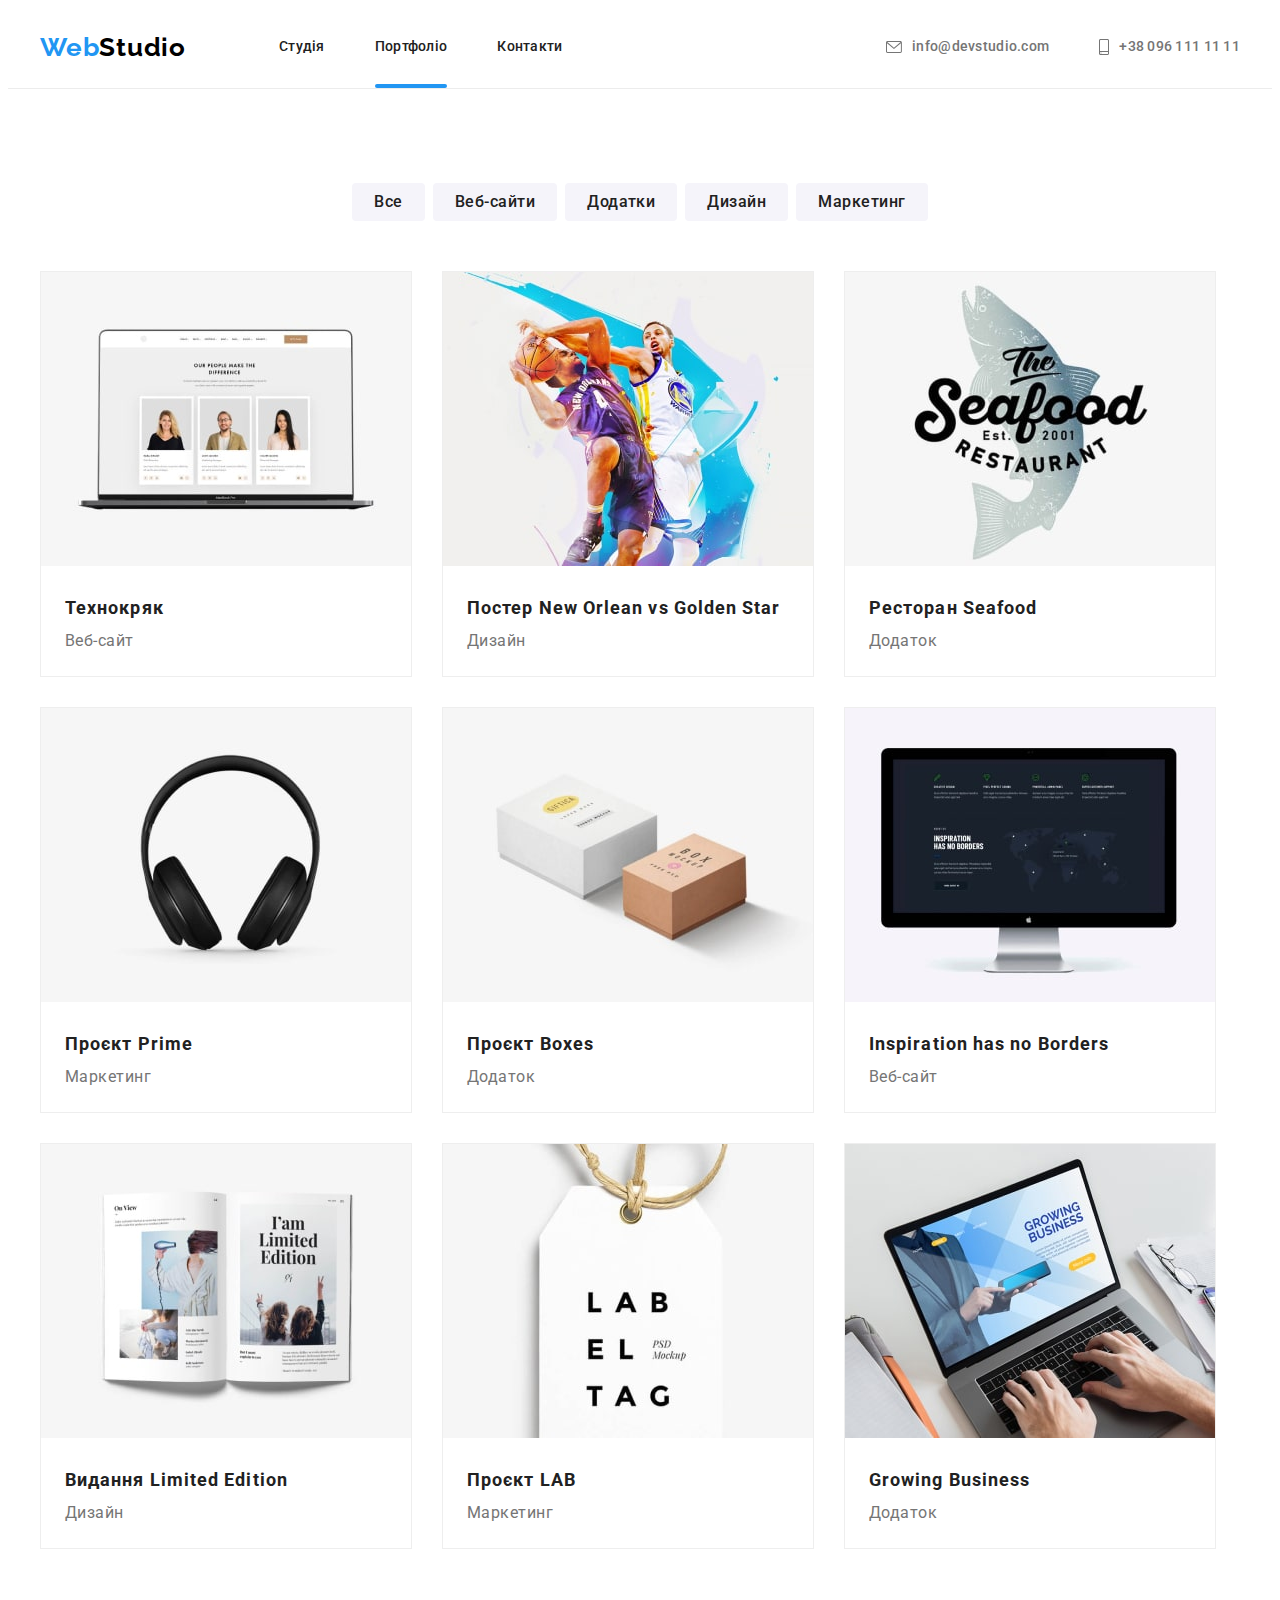
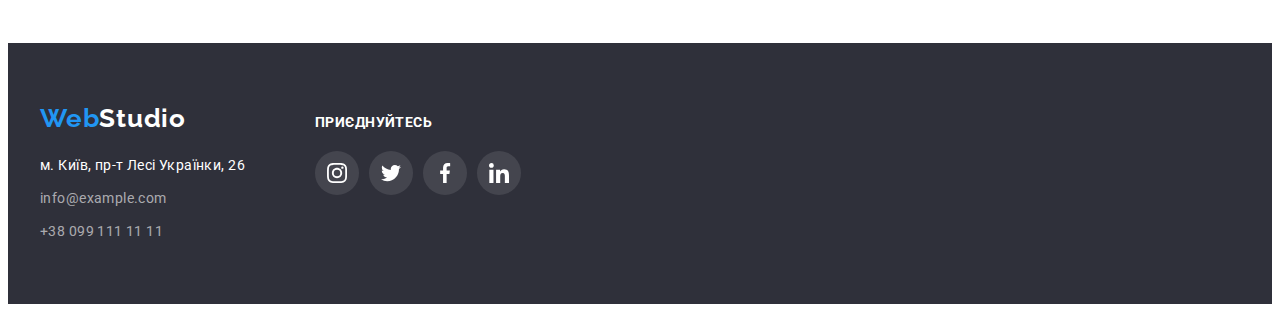
==== portfolio.html @ 1a1c9222 "ДЗ №6 модалка" ====
<!DOCTYPE html>
<html lang="en">

<head>
    <meta charset="UTF-8">
    <meta http-equiv="X-UA-Compatible" content="IE=edge">
    <meta name="viewport" content="width=device-width, initial-scale=1.0">
    <title>WebStudio</title>
    <link rel="preconnect" href="https://fonts.googleapis.com">
    <link rel="preconnect" href="https://fonts.gstatic.com" crossorigin>
    <link rel="preconnect" href="https://fonts.googleapis.com">
    <link rel="preconnect" href="https://fonts.gstatic.com" crossorigin>
<link rel="preconnect" href="https://fonts.googleapis.com">
<link rel="preconnect" href="https://fonts.gstatic.com" crossorigin>
<link href="https://fonts.googleapis.com/css2?family=Raleway:wght@700&family=Roboto:wght@400;500;700;900&display=swap"
    rel="stylesheet">
<link rel="stylesheet" href="https://cdnjs.cloudflare.com/ajax/libs/modern-normalize/1.1.0/modern-normalize.min.css"
    integrity="sha512-wpPYUAdjBVSE4KJnH1VR1HeZfpl1ub8YT/NKx4PuQ5NmX2tKuGu6U/JRp5y+Y8XG2tV+wKQpNHVUX03MfMFn9Q=="
    crossorigin="anonymous" referrerpolicy="no-referrer" />
    <link href="./css/styles.css" rel="stylesheet">
</head>

<body>
    <!-- Шапка сайта -->
    <header>
        <div class="container header">
            <nav class="header-nav">
                <a href="./index.html" class="header-logo link"><span class="accent-logo">Web</span>Studio</a>
                <ul class="header-list list">
                    <li class="header-item">
                        <a href="./index.html" class="header-link link">Студія</a>
                    </li>
                    <li class="header-item">
                        <a href="./portfolio.html" class="header-link link underline">Портфоліо</a>
                    </li>
                    <li class="header-item">
                        <a href="#contact" class="header-link link">Контакти</a>
                    </li>
                </ul>
            </nav>
    
            <ul class="header-contact list">
                <li class="header-item">
                    <a href="mailto:info@devstudio.com" class="header-cont-link link">
                        <svg class="header-icon" width="16" height="12">
                            <use href="./images/icons.svg#icon-email"></use>
                        </svg>
                        info@devstudio.com</a>
                </li>
                <li class="header-item">
                    <a href="tel:+380961111111" class="header-cont-link link">
                        <svg class="header-icon" width="10" height="16">
                            <use href="./images/icons.svg#icon-phone"></use>
                        </svg>
                        +38 096 111 11 11</a>
                </li>
            </ul>
        </div>
    
    </header>
    <main>
        <h1 class="visually-hidden">Портфоліо</h1>

    <!-- Проекты -->
        <section class="portfolio">
            <div class="container">
                <ul class="progect-list list">
        <!-- Кнопки фильтра -->
                    <li class="filter">
                        <h2 class="visually-hidden">Фільтер</h2>
                        <ul class="filter-list list">
                            <li class="filter-item">
                                <button type="button" class="filter-btn">Все</button>
                            </li>
                            <li class="filter-item">
                                <button type="button" class="filter-btn">Веб-сайти</button>
                            </li>
                            <li class="filter-item">
                                <button type="button" class="filter-btn">Додатки</button>
                            </li>
                            <li class="filter-item">
                                <button type="button" class="filter-btn">Дизайн</button>
                            </li>
                            <li class="filter-item">
                                <button type="button" class="filter-btn">Маркетинг</button>
                            </li>
                        </ul>
                    </li>
                
        <!-- Галерея -->
                    <li class="gallery">
                        <ul class="gallery-list list">

                            <li class="gallery-item">
                                <a href="" class="link">
                                    <div class="gallery-overlay">
                                        <img src="./images/port-1-min.jpg" alt="Картинка">
                                        <div class="gallery-overlay-dascription">
                                            <p class="description">
                                                Ресурс пропонує комплексні пропозиції з різним рівнем функціоналу та сервісів. Все це дозволить відвідувачу отримати
                                                вичерпні відомості про компанію чи приватну особу.
                                            </p>
                                        </div>
                                    </div>
                                    
                                    <div class="container-gallery-item">
                                        <h3 class="gallery-item-title">Технокряк</h3>
                                        <p class="gallery-item-text">Веб-сайт</p>
                                    </div> 
                                    
                                </a>
                                
                            </li>

                            <li class="gallery-item">
                                <a href="" class="link">
                                    <div class="gallery-overlay">
                                        <img src="./images/port-2-min.jpg" alt="Картинка">
                                        <div class="gallery-overlay-dascription">
                                            <p class="description">
                                                Ресурс пропонує комплексні пропозиції з різним рівнем функціоналу та сервісів. Все це дозволить відвідувачу
                                                отримати
                                                вичерпні відомості про компанію чи приватну особу.
                                            </p>
                                        </div>
                                    </div>
                                    <!-- <img src="./images/port-2-min.jpg" alt="Картинка"> -->
                                   <div class="container-gallery-item">
                                        <h3 class="gallery-item-title">Постер New Orlean vs Golden Star</h3>
                                        <p class="gallery-item-text">Дизайн</p>
                                   </div>  
                                </a>
                            </li>

                            <li class="gallery-item">
                                <a href="" class="link">
                                    <div class="gallery-overlay">
                                    <img src="./images/port-3-min.jpg" alt="Картинка">
                                        <div class="gallery-overlay-dascription">
                                            <p class="description">
                                                Ресурс пропонує комплексні пропозиції з різним рівнем функціоналу та сервісів. Все це дозволить відвідувачу
                                                отримати
                                                вичерпні відомості про компанію чи приватну особу.
                                            </p>
                                        </div>
                                    </div>
                                    <!-- <img src="./images/port-3-min.jpg" alt="Картинка"> -->
                                    <div class="container-gallery-item">
                                        <h3 class="gallery-item-title">Ресторан Seafood</h3>
                                        <p class="gallery-item-text">Додаток</p>
                                    </div> 
                                    
                                </a>
                            </li>

                            <li class="gallery-item">
                                <a href="" class="link">
                                    <div class="gallery-overlay">
                                        <img src="./images/port-4-min.jpg" alt="Картинка">
                                        <div class="gallery-overlay-dascription">
                                            <p class="description">
                                                Ресурс пропонує комплексні пропозиції з різним рівнем функціоналу та сервісів. Все це дозволить відвідувачу
                                                отримати
                                                вичерпні відомості про компанію чи приватну особу.
                                            </p>
                                        </div>
                                    </div>
                                    <!-- <img src="./images/port-4-min.jpg" alt="Картинка"> -->
                                    <div class="container-gallery-item">
                                        <h3 class="gallery-item-title">Проєкт Prime</h3>
                                        <p class="gallery-item-text">Маркетинг</p>
                                    </div> 
                                    
                                </a>
                            </li>

                            <li class="gallery-item">
                                <a href="" class="link">
                                    <div class="gallery-overlay">
                                        <img src="./images/port-5-min.jpg" alt="Картинка">
                                        <div class="gallery-overlay-dascription">
                                            <p class="description">
                                                Ресурс пропонує комплексні пропозиції з різним рівнем функціоналу та сервісів. Все це дозволить відвідувачу
                                                отримати
                                                вичерпні відомості про компанію чи приватну особу.
                                            </p>
                                        </div>
                                    </div>
                                    <!-- <img src="./images/port-5-min.jpg" alt="Картинка"> -->
                                    <div class="container-gallery-item">
                                        <h3 class="gallery-item-title">Проєкт Boxes</h3>
                                        <p class="gallery-item-text">Додаток</p>
                                    </div> 
                                    
                                </a>
                            </li>

                            <li class="gallery-item">
                                <a href="" class="link">
                                    <div class="gallery-overlay">
                                        <img src="./images/port-6-min.jpg" alt="Картинка">
                                        <div class="gallery-overlay-dascription">
                                            <p class="description">
                                                Ресурс пропонує комплексні пропозиції з різним рівнем функціоналу та сервісів. Все це дозволить відвідувачу
                                                отримати
                                                вичерпні відомості про компанію чи приватну особу.
                                            </p>
                                        </div>
                                    </div>
                                    <!-- <img src="./images/port-6-min.jpg" alt="Картинка"> -->
                                    <div class="container-gallery-item">
                                        <h3 class="gallery-item-title">Inspiration has no Borders</h3>
                                        <p class="gallery-item-text">Веб-сайт</p>
                                    </div> 
                                    
                                </a>
                            </li>

                            <li class="gallery-item">
                                <a href="" class="link">
                                    <div class="gallery-overlay">
                                        <img src="./images/port-7-min.jpg" alt="Картинка">
                                        <div class="gallery-overlay-dascription">
                                            <p class="description">
                                                Ресурс пропонує комплексні пропозиції з різним рівнем функціоналу та сервісів. Все це дозволить відвідувачу
                                                отримати
                                                вичерпні відомості про компанію чи приватну особу.
                                            </p>
                                        </div>
                                    </div>
                                    <!-- <img src="./images/port-7-min.jpg" alt="Картинка"> -->
                                    <div class="container-gallery-item">
                                        <h3 class="gallery-item-title">Видання Limited Edition</h3>
                                        <p class="gallery-item-text">Дизайн</p>
                                    </div> 
                                    
                                </a>
                            </li>

                            <li class="gallery-item">
                                <a href="" class="link">
                                    <div class="gallery-overlay">
                                        <img src="./images/port-8-min.jpg" alt="Картинка">
                                        <div class="gallery-overlay-dascription">
                                            <p class="description">
                                                Ресурс пропонує комплексні пропозиції з різним рівнем функціоналу та сервісів. Все це дозволить відвідувачу
                                                отримати
                                                вичерпні відомості про компанію чи приватну особу.
                                            </p>
                                        </div>
                                    </div>
                                    <!-- <img src="./images/port-8-min.jpg" alt="Картинка"> -->
                                    <div class="container-gallery-item">
                                        <h3 class="gallery-item-title">Проєкт LAB</h3>
                                        <p class="gallery-item-text">Маркетинг</p>
                                    </div> 
                                    
                                </a>
                            </li>

                            <li class="gallery-item">
                                <a href="" class="link">
                                    <div class="gallery-overlay">
                                        <img src="./images/port-9-min.jpg" alt="Картинка">
                                        <div class="gallery-overlay-dascription">
                                            <p class="description">
                                                Ресурс пропонує комплексні пропозиції з різним рівнем функціоналу та сервісів. Все це дозволить відвідувачу
                                                отримати
                                                вичерпні відомості про компанію чи приватну особу.
                                            </p>
                                        </div>
                                    </div>
                                    <!-- <img src="./images/port-9-min.jpg" alt="Картинка"> -->
                                    <div class="container-gallery-item">
                                        <h3 class="gallery-item-title">Growing Business</h3>
                                        <p class="gallery-item-text">Додаток</p>
                                    </div> 
                                    
                                </a>
                            </li>

                        </ul>
                
                    </li>
                </ul>
            </div>
            
        </section>
    </main>

    <!-- футер -->
    <footer class="footer">
        <div class="container">
            <div class="footer-container-element">
                <a href="" class="footer-logo link"><span class="accent-logo">Web</span>Studio</a>
                <address id="contact" class="footer-contact">
                    <p class="footer-text">м. Київ, пр-т Лесі Українки, 26</p>
                    <a href="mailto:info@example.com" class="footer-link link email">info@example.com</a><br>
                    <a href="tel:+380991111111" class="footer-link link">+38 099 111 11 11</a>
                </address>
            </div>
    
            <div class="footer-container-element">
                <div class="footer-soc-container">
                    <h2 class="footer-soc-title">приєднуйтесь</h2>
                    <ui class="footer-soc-list list">
                        <li class="footer-soc-item">
                            <a href="" class="footer-soc-link link">
                                <svg class="footer-soc-icon" width="20" height="20">
                                    <use href="./images/icons.svg#icon-instagram"></use>
                                </svg>
                            </a>
                        </li>
                        <li class="footer-soc-item">
                            <a href="" class="footer-soc-link link">
                                <svg class="footer-soc-icon" width="20" height="20">
                                    <use href="./images/icons.svg#icon-twitter"></use>
                                </svg>
                            </a>
                        </li>
                        <li class="footer-soc-item">
                            <a href="" class="footer-soc-link link">
                                <svg class="footer-soc-icon" width="20" height="20">
                                    <use href="./images/icons.svg#icon-facebook"></use>
                                </svg>
                            </a>
                        </li>
                        <li class="footer-soc-item">
                            <a href="" class="footer-soc-link link">
                                <svg class="footer-soc-icon" width="20" height="20">
                                    <use href="./images/icons.svg#icon-linkedin"></use>
                                </svg>
                            </a>
                        </li>
                    </ui>
                </div>
            </div>
    
    
        </div>
    
    </footer>

</body>

</html>
---- css/styles.css ----
:root {
    --main-title-color:#212121;
    --main-text-color: #757575;
    --main-accent-color: #ffffff;
    --main-focus-color: #2196F3;
    --main-foun-color: #000000;
    --main-icon-color: #AFB1B8;

}

body {
    font-family: Roboto, sans-serif;
}
.list {
    list-style-type: none;
}
.link{
    text-decoration: none;
}

h1,
h2,
h3,
h4,
h5,
h6,
p,
ul {
    margin: 0;
    padding: 0;
}

.container {
    /* outline: 2px solid tomato; */
    
    width: 1200px;
    padding-left: 15px;
    padding-right: 15px;
    margin-left: auto;
    margin-right: auto;
/* 
    display: flex; */
}


/* -----------------HEADER----------------- */

.header {
    padding-top: 24px;
    padding-bottom: 25px;
    display: flex;
    justify-content: space-between;
}
.header-nav {
    display: flex;
    align-items: center;
}

.header-logo {
    font-family: 'Raleway', sans-serif;
    font-weight: 700;
    font-size: 26px;
    line-height: 1.19;
    letter-spacing: 0.03em;
    color: var(--main-foun-color);
    margin-right: 93px;
}

.header-list,
 .header-contact {
    display: flex;
    align-items: center;
    gap: 50px;
}


.header-link {
    color: var(--main-title-color);

    transition: color 250ms cubic-bezier(0.4, 0, 0.2, 1);
}
.header-link.underline::after {
    content: '';
    position: absolute;
    left: 0;
    bottom: -33px;

    display: block;
    
    width: 100%;
    height: 4px;
    

    background-color: #2196F3;
    border-radius: 2px;

    /* position: absolute;
    bottom: 0;
    left: 0; */

}

.header-cont-link {
    display: flex;
    gap: 10px;
    align-items: center;
    color: var(--main-text-color);

    transition: color 250ms cubic-bezier(0.4, 0, 0.2, 1);

    
}

.accent-logo {
    color: var(--main-focus-color);
}
.header-icon{
    fill: var(--main-text-color);
}

.header-cont-link:hover,
.header-link:hover,
.header-cont-link:focus,
.header-link:focus {
    color: var(--main-focus-color);

}

.header-cont-link:hover .header-icon,
.header-cont-link:focus .header-icon{
    fill: var(--main-focus-color);
}


.header-item {
    position: relative;
    font-style: normal;
    font-weight: 500;
    font-size: 14px;
    line-height: 1.14;
    letter-spacing: 0.02em;
}
.header-email-icon {
    align-items: center;
}



/* .header-link::after {
    content: '';

    position: absolute;
    bottom: 0;
    left: 0;

    display: block;
    width: 100%;
    height: 4px;

    background-color: var(--main-focus-color);
} */


/* -----------------HERO----------------- */

.hero.container{
    margin-left: auto;
    margin-right: auto;
    
}

.hero .container{
    text-align: center;
    padding-top: 200px;
    padding-bottom: 200px;
}

.overlay-hero {
    /* background: #2F303A; */
    max-width: 1600px;
    height: 600px;
    margin-left: auto;
    margin-right: auto;

    background-image: 
    linear-gradient(
        to right, 
        rgba(47, 48, 58, 0.4), 
        rgba(47, 48, 58, 0.4)),
        url(../images/hero.jpg);
    background-color: var(--main-title-color);
        background-repeat: no-repeat;
        background-position: 50% 50%;
        block-size: cover;
   
}

.hero-title{
    font-weight: 900;
    font-size: 44px;
    line-height: 1.36;
    text-align: center;
    letter-spacing: 0.06em;
    text-transform: uppercase;
    color: var(--main-accent-color);
    margin-bottom: 30px;
}
.hero-btn {
    font-family: 'Roboto', sans-serif;
    font-style: normal;
    font-weight: 700;
    font-size: 16px;
    line-height: 1.88;
    letter-spacing: 0.06em;
    color: var(--main-accent-color);
    background: var(--main-focus-color);

    border-radius: 4px;
    border: 0;
    padding: 10px 32px;

    transition: bacground-color 250ms cubic-bezier(0.4, 0, 0.2, 1);
}

.hero-btn:hover {
background-color: rgba(255, 255, 255, 0.6);
}

/* -----------------ADVANTAGES----------------- */

.advantages{
    padding-top: 94px;
    padding-bottom: 94px;
}

.advantages-list {
    display: flex;
    gap: 30px;
}

.advantages-item-title {
    font-weight: 700;
    font-size: 14px;
    line-height: 1.14;
    letter-spacing: 0.03em;
    text-transform: uppercase;
    color: var(--main-title-color);
    margin-bottom: 10px;
}

.advantages-item-text {
    /* font-weight: 400; */
    font-size: 14px;
    line-height: 1.71;
    letter-spacing: 0.03em;
    color: var(--main-text-color);
}

.visually-hidden {
    position: absolute;
    white-space: nowrap;
    width: 1px;
    height: 1px;
    overflow: hidden;
    border: 0;
    padding: 0;
    clip: rect(0 0 0 0);
    clip-path: inset(50%);
    margin: -1px;
}

.advantages-link{
    display: flex;
    align-items: center;
    justify-content: center;
    width: 270px;
    height: 120px;

    background: #F5F4FA;
    border-radius: 4px;


    margin-bottom: 30px;
}



/* -----------------WORKS----------------- */

.works{
    padding-bottom: 94px;
}

.works-title {
    font-weight: 700;
    font-size: 36px;
    line-height: 1.17;
    text-align: center;
    letter-spacing: 0.03em;
    color: var(--main-title-color);
    margin-bottom: 50px;
}

.works-list {
    display: flex;
    gap: 30px;
}
.works-item{
}

.works-overlay {
    position: relative;
    display: flex;
    /* 
    outline: 1px solid tomato; */
    /* bottom: 0;
    left: 0;

    */
}

.works-overlay-p{
    position: absolute;
    display: flex;
    justify-content: center;
    align-items: center;
    bottom: 0;
    left: 0;

    width: 100%;
    height: 70px;
    background: rgba(47, 48, 58, 0.8);
}

.works-overlay-title {
    font-weight: 700;
    font-size: 14px;
    line-height: 1.14;

    text-align: center;
    letter-spacing: 0.03em;
    text-transform: uppercase;

    color: #FFFFFF;
    
}



/* -----------------TEAM----------------- */

.team {
    background-color: #F5F4FA;
    padding-top: 94px;
    padding-bottom: 94px;
}

.team-title {
    font-weight: 700;
    font-size: 36px;
    line-height: 1.17;
    text-align: center;
    letter-spacing: 0.03em;   
    color: var(--main-title-color);

    margin-bottom: 50px;
}

.team-list {
    display: flex;
    gap: 30px;
}

.team-item {
    box-shadow: 0px 1px 3px rgba(0, 0, 0, 0.12), 0px 1px 1px rgba(0, 0, 0, 0.14), 0px 2px 1px rgba(0, 0, 0, 0.2);
    border-radius: 0px 0px 4px 4px;
}

.team-item-title {
    font-weight: 500;
    font-size: 16px;
    line-height: 1.19;
    text-align: center;
    letter-spacing: 0.03em;
    color: var(--main-title-color);

    margin-bottom: 10px;
}

.team-item-text {
    font-weight: 400;
    font-size: 16px;
    line-height: 1.19;
    text-align: center;
    letter-spacing: 0.03em;
    color: var(--main-text-color);
    margin-bottom: 16px;
}
.container-item{
    padding-top: 30px;
    padding-bottom: 30px;

    margin-top: -4px;
    
    background-color: var(--main-accent-color);
    border-radius: 0px 0px 4px 4px;
}
.team-social{
    display: flex;
    justify-content: center;
    gap: 10px;
      
}


.team-social-link {
    display: flex;
    width: 44px;
    height: 44px;
    border-radius: 50%;
    background-color: transparent;
    align-items: center;
    justify-content: center;

    transition: background-color 250ms cubic-bezier(0.4, 0, 0.2, 1);
}

.team-social-icon {
    fill: var(--main-icon-color);

    transition: fill 250ms cubic-bezier(0.4, 0, 0.2, 1);
}


.team-social-link:hover,
.team-social-link:focus {
    background-color: var(--main-focus-color);
}

.team-social-link:hover .team-social-icon,
.team-social-link:focus .team-social-icon {
    fill: var(--main-accent-color);
}


/* Regular customers */

/* -----------------REGULAR CUSTOMERS----------------- */

.regular-cust {
    padding-top: 94px;
    padding-bottom: 94px;
}

.regular-cust-title {
    font-weight: 700;
    font-size: 36px;
    line-height: 1.17;
    text-align: center;
    letter-spacing: 0.03em;
    color: var(--main-title-color);

    margin-bottom: 50px;
}

.regular-cust-list {
    display: flex;
    gap: 30px;
    justify-content: center;
}


.regular-cust-link{
    /* background-color: teal; */
    border: 1px solid var(--main-icon-color);
    border-radius: 4px;
    Width: 170px;
    Height: 92px;
    align-items: center;
    justify-content: center;
    display: flex;

    transition: border-color 250ms cubic-bezier(0.4, 0, 0.2, 1);
}


.regular-cust-icon {
    fill: var(--main-icon-color);
    align-items: center;
    justify-content: center;

    transition: fill 250ms cubic-bezier(0.4, 0, 0.2, 1);
}


.regular-cust-link:hover,
.regular-cust-link:focus {
    border-color: var(--main-focus-color);
}
.regular-cust-link:hover .regular-cust-icon,
.regular-cust-link:focus .regular-cust-icon{
    fill: var(--main-focus-color);
}



/* -----------------FOOTER----------------- */

.footer {
    background-color: #2F303A;
    padding-top: 60px;
    padding-bottom: 60px;
    
}
.footer .container {
    display: flex;
    gap: 70px;
    justify-content: start;
}

.footer-soc-item{
    display: flex;
    gap: 30px;
    justify-content: center;
}

.footer-logo {
    font-family: 'Raleway', sans-serif;
    font-style: normal;
    font-weight: 700;
    font-size: 26px;
    line-height: 1.19;
    letter-spacing: 0.03em;
    color: var(--main-accent-color);
}

.footer-contact {
    font-style: normal;
    font-weight: 400;
    font-size: 14px;
    line-height: 1.71;
    letter-spacing: 0.03em;

    margin-top: 20px;
}


.footer-text {
    color: var(--main-accent-color);
}

.footer-link {
    display: inline-block;
    margin-top: 9px;
    color: rgba(255, 255, 255, 0.6);

    transition: color 250ms cubic-bezier(0.4, 0, 0.2, 1);
}

.footer-link:hover,
 .footer-link:focus {
    color: var(--main-focus-color);
}

.footer-soc-container{
    text-align: left;
    /* font-weight: 700;
    font-size: 14px;
    line-height: 1.14;
    letter-spacing: 0.03em;
    text-transform: uppercase;
    color: var(--main-accent-color); */
    padding-top: 12px;
}


.footer-soc-title{

    font-weight: 700;
    font-size: 14px;
    line-height: 1.14;
    letter-spacing: 0.03em;
    text-transform: uppercase;

    color: var(--main-accent-color);
    margin-bottom: 20px;
}


.footer-soc-list {
    display: flex;
    justify-content: center;
    gap: 10px;

}

.footer-soc-link {
    display: flex;
    width: 44px;
    height: 44px;
    border-radius: 50%;
    background: rgba(255, 255, 255, 0.1);
    align-items: center;
    justify-content: center;

    transition: background-color 250ms cubic-bezier(0.4, 0, 0.2, 1);}

.footer-soc-icon {
    fill: var(--main-accent-color);
}

.footer-soc-link:hover{
    background-color: var(--main-focus-color);
}




/* -----------------PORTFOLIO----------------- */

.portfolio {
    padding-top: 94px;
    padding-bottom: 94px;
    border-top: 1px solid #ECECEC;
}


/* -----------------FILTER----------------- */


.filter-list {
    margin-bottom: 50px;
    
    display: flex;
    justify-content: center;
    gap: 8px;
}

.filter-btn{
    font-family: Roboto, sans-serif;
    font-weight: 500;
    font-size: 16px;
    line-height: 1.62;
    text-align: center;
    letter-spacing: 0.03em;
    color: var(--main-title-color);
    cursor: pointer;

    border-radius: 4px;
    border: 0;
    border-color: #F5F4FA;
    background-color: #F5F4FA;
    padding: 6px 22px;

    transition: background-color 250ms cubic-bezier(0.4, 0, 0.2, 1), olor 250ms cubic-bezier(0.4, 0, 0.2, 1);
}

.filter-btn:hover,
.filter-btn:focus {
    color: var(--main-accent-color);
    background-color: var(--main-focus-color);
    box-shadow: 0px 3px 1px rgba(0, 0, 0, 0.1), 0px 1px 2px rgba(0, 0, 0, 0.08), 0px 2px 2px rgba(0, 0, 0, 0.12);
    border-radius: 4px;
}


/* -----------------GALLERY----------------- */

.gallery-list {
    display: flex;
    flex-wrap: wrap;
    gap: 30px;
}

.gallery-item-title {
    font-weight: 700;
    font-size: 18px;
    line-height: 2;
    letter-spacing: 0.06em;
    color: var(--main-title-color);
}

.gallery-item-text {
    font-weight: 400;
    font-size: 16px;
    line-height: 1.88;
    letter-spacing: 0.03em;
    color: var(--main-text-color);
}

.container-gallery-item {
    padding: 20px 24px;
    
}

.gallery-item {
    /* position: relative; */
    border: 1px solid #EEEEEE;
    max-width: 370px;
    
}

.gallery-item:hover,
.gallery-item:focus{
    background: #FFFFFF;
    border: 1px solid #EEEEEE;
    box-shadow: 0px 1px 1px rgba(0, 0, 0, 0.12),
    0px 4px 4px rgba(0, 0, 0, 0.06),
    1px 4px 6px rgba(0, 0, 0, 0.16);
}

.gallery-item:hover .gallery-overlay-dascription,
 .gallery-item:focus .gallery-overlay-dascription{
    transform: translateY(0);
    opacity: 1;
    z-index: 2;

}

.gallery-overlay{
    position: relative;
    overflow: hidden;

        
}
.gallery-overlay-dascription{
    display: inline-block;
    content: '';

    position: absolute;
    left: 0;
    top: 0;

    width: 100%;
    height: 100%;
    background-color: rgba(33, 150, 243, 0.9);

    font-weight: 400;
    font-size: 18px;
    line-height: 1.56;

    letter-spacing: 0.03em;

    color: #FFFFFF;

    opacity: 0;
    /* pointer-events: none; */
    z-index: 1;

    transform: translateY(100%);

    transition-duration: transform;
    transition-timing-function: cubic-bezier(0.4, 0, 0.2, 1);
    transition-duration: 250ms;

    /* transition: transform 250ms cubic-bezier(0.4, 0, 0.2, 1); */
}

.description{
    position: absolute;
    top: 63px;
    left: 24px;
    right: 24px;
}




/* -----------------MODAL----------------- */


/* .overlay-modal {
    position: relative;
    width: 1600px;
    height: 1024px;

    background: #FFFFFF;
} */
/* .overlay-modal {
    position: absolute;
    width: 1600px;
    height: 1024px;
    left: 0px;
    top: 0px;

    background: rgba(0, 0, 0, 0.2);
}
.backdrop-modal {
    position: absolute;
    width: 528px;
    height: 581px;
    left: 536px;
    top: 221px;
    background-color: #fff;
} */



.backdrop {
    position: fixed;
    left: 0px;
    top: 0px;


    background: rgba(0, 0, 0, 0.2);
    width: 100%;
    height: 100%;

    opacity: 1;

    /* transition-property: opacity;
    transition-duration: 7s;
    transition-timing-function: cubic-bezier(0.4, 0, 0.2, 1); */
    /* transition: opasity, 7s, cubic-bezier(0.4, 0, 0.2, 1); */
    transition: opacity 250ms cubic-bezier(0.4, 0, 0.2, 1);

}

.backdrop.is-hidden{
    opacity: 0;
    pointer-events: none;
    
}

    .modal {
        position: absolute;
        left: 50%;
        top: 50%;
        transform: translate(-50%, -50%);
    
        background-color: #fff;
        width: 528px;
        height: 581px;
        border-radius: 4px;

        padding: 40px;



        /* transition: transform 5s cubic-bezier(0.4, 0, 0.2, 1); */

    }

    
.modal-btn {
    position: absolute;
    top: 8px;
    right: 8px;

    display: flex;
    justify-content: center;
    align-items: center;

    width: 30px;
    height: 30px;

    border-radius: 50%;
    border: 1px solid rgba(0, 0, 0, 0.1);
    
    background-position: 50% 50%;
    background-color: #ffffff;
    cursor: pointer;
    background-size:cover;
    }

.modal-btn:hover,
.modal-btn:focus{
    border: 1px solid rgba(0, 0, 0, 0.1);    
}
.modal-btn:hover .icon-close{
    fill: #2196F3;
}


.modal-title{
    font-weight: 700;
    font-size: 20px;
    line-height: 1.15;
    text-align: center;
    letter-spacing: 0.03em;

    color: #212121;

    margin-bottom: 12px;
}

.modal-form {}

.form-input {
    width: 100%;
    height: 40px;
    font-size: 12px;
    border: 1px solid rgba(33, 33, 33, 0.2);
    border-radius: 4px;

    /* margin-bottom: 10px; */
    padding-left: 42px;
    color: #000000;

    cursor: pointer;
}



.modal-form-coment {
    width: 100%;
    height: 120px;
    padding: 12px 16px;

    font-size: 12px;
    border: 1px solid rgba(33, 33, 33, 0.2);
    color: #000000;
    border-radius: 4px;


    resize: none;
}
.coment::placeholder {
    font-weight: 400;
    font-size: 12px;
    line-height: 1.17;
    letter-spacing: 0.01em;

    color: rgba(117, 117, 117, 0.5);

}

.input-title{
    display: block;
    font-weight: 400;
    font-size: 12px;
    line-height: 1.17;

    letter-spacing: 0.01em;

    color: #757575;

    margin-bottom: 4px;
}
.iput-filed{
    margin-bottom: 10px;
}

.check-title{
    position: relative;
    display: block;
    font-weight: 400;
    font-size: 14px;
    line-height: 1.71;
    text-align: center;

    letter-spacing: 0.03em;

    color: #757575;

    /* border: 1px solid green;
    background-color: rgb(167, 167, 213); */
}
.icon-svg {
    position: absolute;
    top: 50%;
    left: 10px;
    transform: translateY(-50%);
}

.check-svg{
    fill: #ffffff;
    /* background-color: #2196F3;
    border-radius: 4px; */
    
}

.form-checkbox:hover .box-svg,
.form-checkbox:focus .box-svg{
    fill: #2196F3;
}

.input-checkbox:checked + .label-check .check-svg {
    background-color: #2196F3;
    border-radius: 4px;
}

.input-checkbox:checked + .label-check .box-svg{
    fill: #2196F3;
}



.input-add{
    position: relative;
}
.input-icon {
    position: absolute;
    top: 50%;
    left: 24px;
    transform: translate(-50%, -50%);
}

.iput-filed:hover .form-input,
.iput-filed:hover .modal-form-coment {
    border: 1px solid #2196F3;
    border-radius: 4px;
}



.iput-filed:hover .input-icon {
    fill: #2196F3;
}

.form-checkbox {
    margin-bottom: 30px;
}

.check-title>a{
    color: #2196F3;
}

.form-btn {
    display: flex;
    align-items: center;
    justify-content: center;
}

.modal-form-btn {
    /* font-family: 'Roboto';
    font-style: normal; */
    font-weight: 700;
    font-size: 16px;
    line-height: 1.88;

    min-width: 200px;
    height: 50px;

    /* display: flex;
    align-items: center;
    text-align: center; */
    letter-spacing: 0.06em;

    color: #FFFFFF;
    background-color: #2196F3;
    box-shadow: 0px 4px 4px rgba(0, 0, 0, 0.15);
    border-radius: 4px;
    cursor: pointer;
    border: none;
}

.modal-form-btn:active{
    background: #188CE8;
}
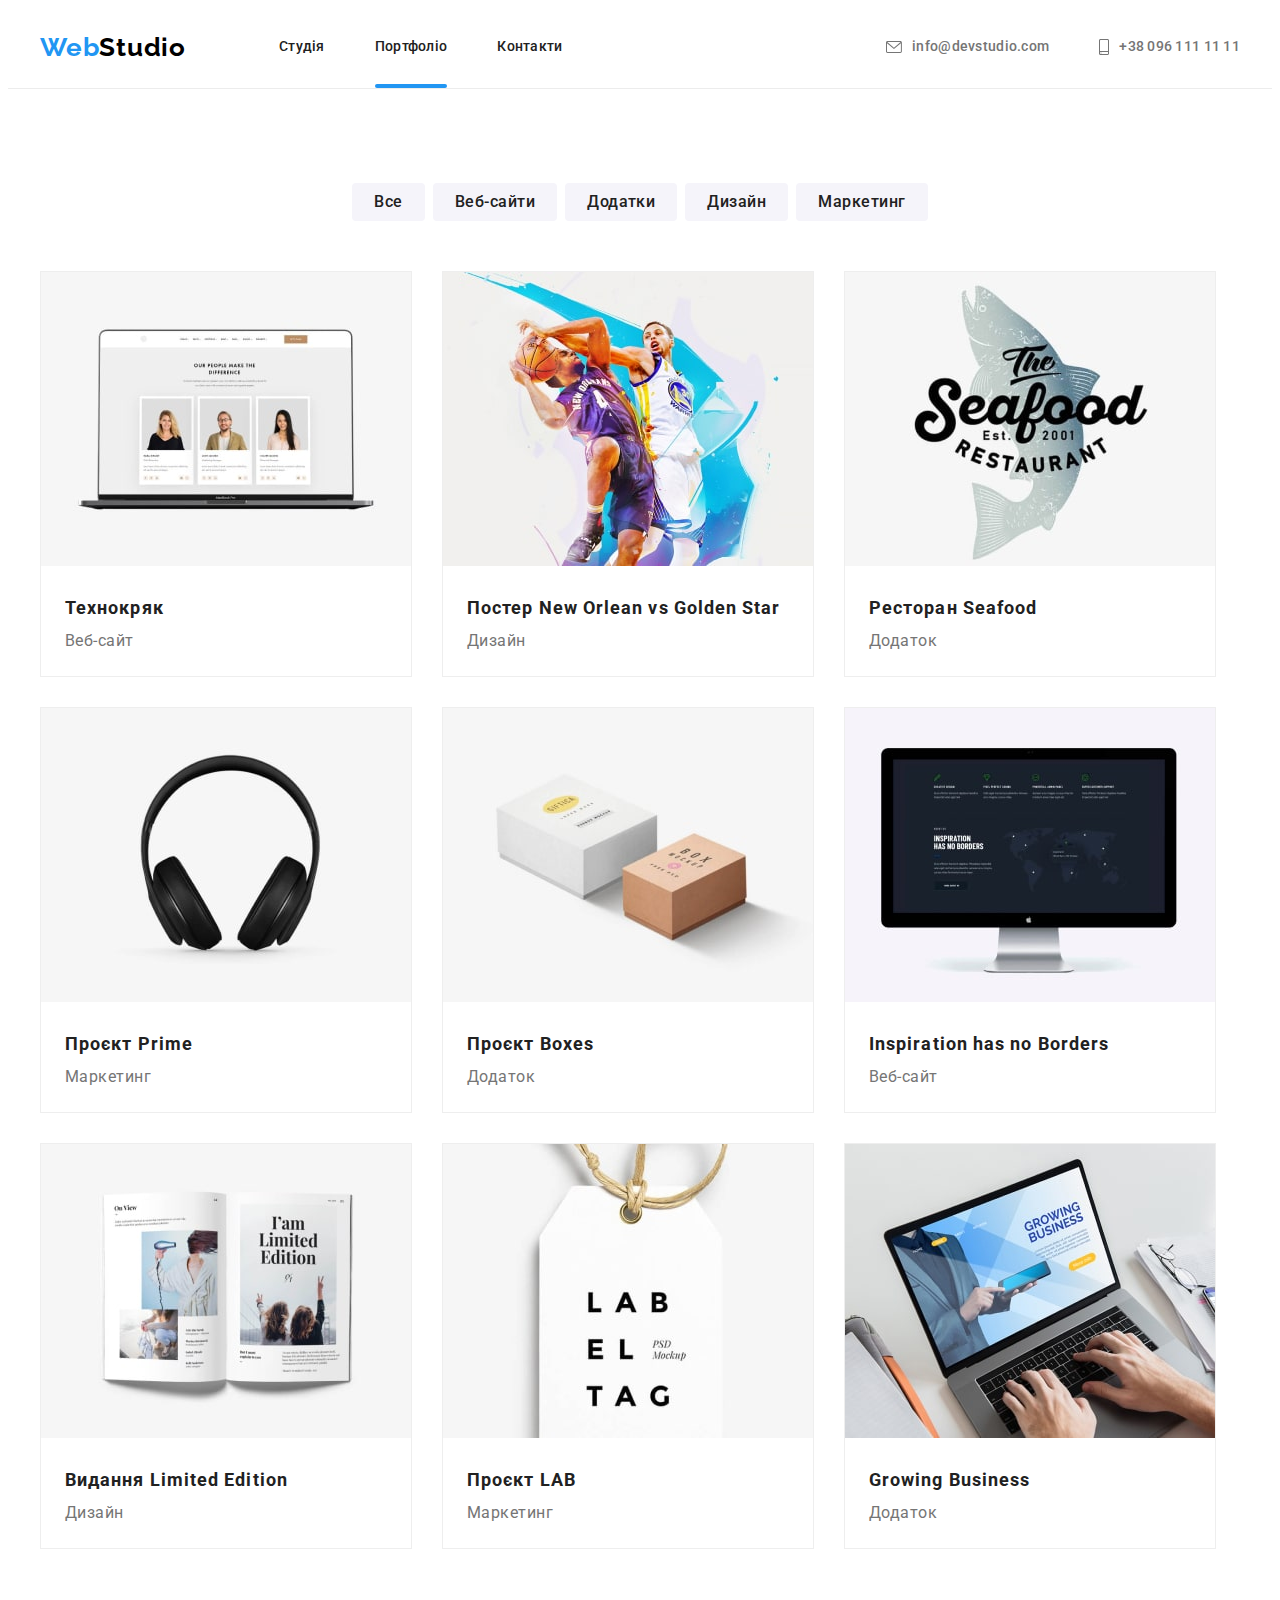
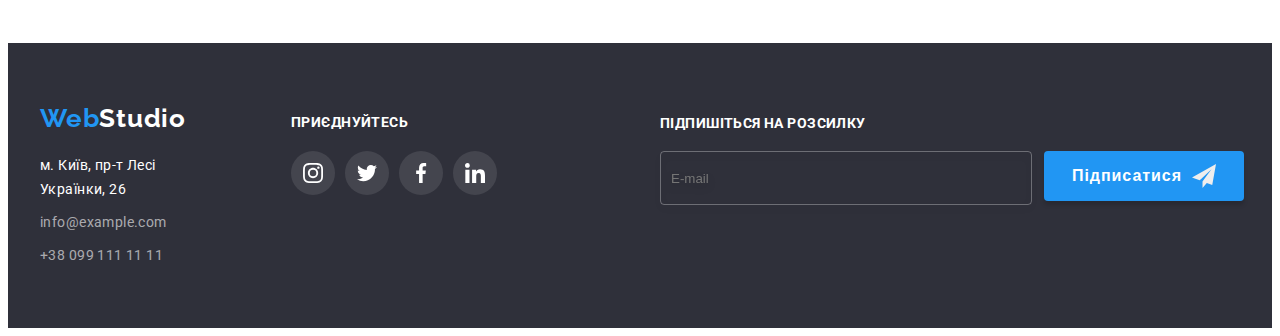
==== commit a0df1530: "ДЗ№6 футер" ====
--- a/portfolio.html
+++ b/portfolio.html
@@ -295,7 +295,7 @@
                 <a href="" class="footer-logo link"><span class="accent-logo">Web</span>Studio</a>
                 <address id="contact" class="footer-contact">
                     <p class="footer-text">м. Київ, пр-т Лесі Українки, 26</p>
-                    <a href="mailto:info@example.com" class="footer-link link email">info@example.com</a><br>
+                    <a href="mailto:info@example.com" class="footer-link link">info@example.com</a><br>
                     <a href="tel:+380991111111" class="footer-link link">+38 099 111 11 11</a>
                 </address>
             </div>
@@ -336,9 +336,26 @@
                 </div>
             </div>
     
+            <div class="subscribe">
+                <h2 class="subscribe-title">Підпишіться на розсилку</h2>
+                <div class="sub-place-in">
+                    <div class="place-in">
+                        <input type="email" class="sub-input-email" name="user-email" placeholder="E-mail" required>
+                    </div>
+    
+                    <div class="place-in">
+                        <button type="submit" class="sub-btn">
+                            Підписатися
+                            <svg class="icon-teleg" width="24" height="24">
+                                <use href="./images/icons.svg#icon-telegram"></use>
+                            </svg>
+                        </button>
+                    </div>
+                </div>
+            </div>
+    
     
         </div>
-    
     </footer>
 
 </body>
--- a/css/styles.css
+++ b/css/styles.css
@@ -562,14 +562,9 @@
     color: var(--main-focus-color);
 }
 
+
 .footer-soc-container{
     text-align: left;
-    /* font-weight: 700;
-    font-size: 14px;
-    line-height: 1.14;
-    letter-spacing: 0.03em;
-    text-transform: uppercase;
-    color: var(--main-accent-color); */
     padding-top: 12px;
 }
 
@@ -613,7 +608,100 @@
     background-color: var(--main-focus-color);
 }
 
-
+.subscribe{ 
+    /* border: 1px solid white; */
+    min-width: 580px;
+    margin-left: 93px;
+    padding-top: 12px;
+}
+
+.subscribe-title {
+    font-weight: 700;
+    font-size: 14px;
+    line-height: 16px;
+    letter-spacing: 0.03em;
+    text-transform: uppercase;
+
+    color: #FFFFFF;
+
+    margin-bottom: 20px;
+}
+
+.sub-input-email{
+    min-width: 358px;
+    height: 50px;
+
+    border: 1px solid rgba(255, 255, 255, 0.3);
+    filter: drop-shadow(0px 4px 4px rgba(0, 0, 0, 0.15));
+    border-radius: 4px;
+    background: transparent;
+    padding-left: 10px;
+
+    transition: border-color 250ms cubic-bezier(0.4, 0, 0.2, 1);
+
+}
+
+.sub-input-email:focus{
+    background: var(--main-accent-color);
+    color: var(--main-title-color);
+}
+
+
+
+.sub-btn{
+    display: flex;
+    justify-content: center;
+    align-items: center;
+    gap: 10px;
+
+    min-width: 200px;
+    height: 50px;
+
+    background: #2196F3;
+    box-shadow: 0px 4px 4px rgba(0, 0, 0, 0.15);
+    border-radius: 4px; 
+
+    font-weight: 700;
+    font-size: 16px;
+    line-height: 1.88;
+    text-align: center;
+    letter-spacing: 0.06em;
+
+    color: #FFFFFF;
+    border: none;
+
+    transition: background-color 250ms cubic-bezier(0.4, 0, 0.2, 1);
+    transition: border-color 250ms cubic-bezier(0.4, 0, 0.2, 1);
+}
+
+.sub-place-in{
+display: flex;
+gap: 12px;
+}
+
+.sub-btn:active{
+    background: #7da7ca;
+}
+
+.sub-btn:hover,
+.sub-input-email:hover,
+.sub-btn:focus,
+.sub-input-email:focus{
+    border: 1px solid white;
+    
+}
+
+
+.icon-teleg{
+    /* display: inline-block; */
+    fill: #EEEEEE;
+}
+
+
+
+/* 
+
+*/
 
 
 /* -----------------PORTFOLIO----------------- */
@@ -769,33 +857,6 @@
 /* -----------------MODAL----------------- */
 
 
-/* .overlay-modal {
-    position: relative;
-    width: 1600px;
-    height: 1024px;
-
-    background: #FFFFFF;
-} */
-/* .overlay-modal {
-    position: absolute;
-    width: 1600px;
-    height: 1024px;
-    left: 0px;
-    top: 0px;
-
-    background: rgba(0, 0, 0, 0.2);
-}
-.backdrop-modal {
-    position: absolute;
-    width: 528px;
-    height: 581px;
-    left: 536px;
-    top: 221px;
-    background-color: #fff;
-} */
-
-
-
 .backdrop {
     position: fixed;
     left: 0px;
@@ -808,10 +869,6 @@
 
     opacity: 1;
 
-    /* transition-property: opacity;
-    transition-duration: 7s;
-    transition-timing-function: cubic-bezier(0.4, 0, 0.2, 1); */
-    /* transition: opasity, 7s, cubic-bezier(0.4, 0, 0.2, 1); */
     transition: opacity 250ms cubic-bezier(0.4, 0, 0.2, 1);
 
 }
@@ -834,11 +891,6 @@
         border-radius: 4px;
 
         padding: 40px;
-
-
-
-        /* transition: transform 5s cubic-bezier(0.4, 0, 0.2, 1); */
-
     }
 
     
@@ -861,6 +913,8 @@
     background-color: #ffffff;
     cursor: pointer;
     background-size:cover;
+
+    transition: background-color 250ms cubic-bezier(0.4, 0, 0.2, 1);
     }
 
 .modal-btn:hover,
@@ -884,7 +938,6 @@
     margin-bottom: 12px;
 }
 
-.modal-form {}
 
 .form-input {
     width: 100%;
@@ -893,14 +946,14 @@
     border: 1px solid rgba(33, 33, 33, 0.2);
     border-radius: 4px;
 
-    /* margin-bottom: 10px; */
     padding-left: 42px;
     color: #000000;
 
     cursor: pointer;
-}
-
-
+
+    transition: border-color 250ms cubic-bezier(0.4, 0, 0.2, 1);
+    transition: background-color 250ms cubic-bezier(0.4, 0, 0.2, 1);
+}
 
 .modal-form-coment {
     width: 100%;
@@ -912,9 +965,11 @@
     color: #000000;
     border-radius: 4px;
 
-
     resize: none;
-}
+
+    transition: border-color 250ms cubic-bezier(0.4, 0, 0.2, 1);
+}
+
 .coment::placeholder {
     font-weight: 400;
     font-size: 12px;
@@ -922,7 +977,10 @@
     letter-spacing: 0.01em;
 
     color: rgba(117, 117, 117, 0.5);
-
+}
+
+.iput-filed {
+    margin-bottom: 10px;
 }
 
 .input-title{
@@ -936,9 +994,6 @@
     color: #757575;
 
     margin-bottom: 4px;
-}
-.iput-filed{
-    margin-bottom: 10px;
 }
 
 .check-title{
@@ -952,22 +1007,18 @@
     letter-spacing: 0.03em;
 
     color: #757575;
-
-    /* border: 1px solid green;
-    background-color: rgb(167, 167, 213); */
 }
 .icon-svg {
     position: absolute;
     top: 50%;
     left: 10px;
     transform: translateY(-50%);
+
+    transition: background-color 250ms cubic-bezier(0.4, 0, 0.2, 1);
 }
 
 .check-svg{
     fill: #ffffff;
-    /* background-color: #2196F3;
-    border-radius: 4px; */
-    
 }
 
 .form-checkbox:hover .box-svg,
@@ -994,6 +1045,8 @@
     top: 50%;
     left: 24px;
     transform: translate(-50%, -50%);
+
+    transition: background-color 250ms cubic-bezier(0.4, 0, 0.2, 1);
 }
 
 .iput-filed:hover .form-input,
@@ -1001,7 +1054,6 @@
     border: 1px solid #2196F3;
     border-radius: 4px;
 }
-
 
 
 .iput-filed:hover .input-icon {
@@ -1043,6 +1095,8 @@
     border-radius: 4px;
     cursor: pointer;
     border: none;
+
+    transition: background-color 250ms cubic-bezier(0.4, 0, 0.2, 1);
 }
 
 .modal-form-btn:active{
